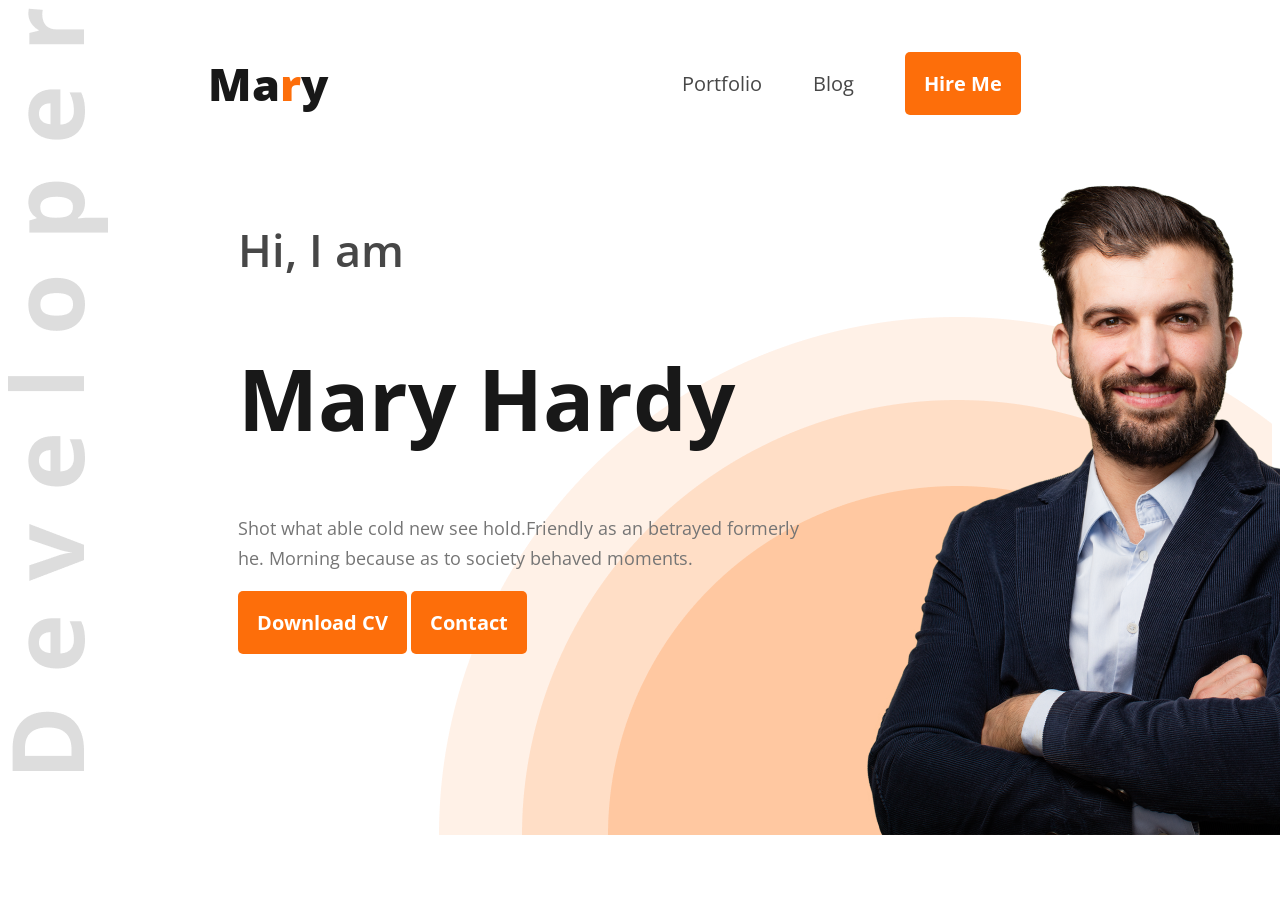
==== portfolio.html @ 91806fe0 "first commit" ====
<!DOCTYPE html>
<html lang="en">
<head>
    <meta charset="UTF-8">
    <meta name="viewport" content="width=device-width, initial-scale=1.0">
    <title>web-dev-portfolio</title>
    <link rel="preconnect" href="https://fonts.googleapis.com">
<link rel="preconnect" href="https://fonts.gstatic.com" crossorigin>
<link href="https://fonts.googleapis.com/css2?family=Open+Sans:ital,wght@0,300..800;1,300..800&display=swap" rel="stylesheet">
    <link rel="stylesheet" href="style/portfolio.css">
</head>
<body class="open-sans-normal">
    <header class="header">
        <nav>
            <h3 class="nav-title">Ma<span class="text-primary">r</span>y</h3>
            <ul>
                <li><a class="dark-2" href="">Portfolio</a></li>
                <li><a class="dark-2" href="">Blog</a></li>
                <li><a href=""><button class="btn-primary">Hire Me</button></a></li>
            </ul>
        </nav>
        <div class="banner">
            <div class="banner-content">
                <h4 class="banner-gretings">Hi, I  am</h4>
                <h1 class="banner-title">Mary Hardy</h1>
                <p class="banner-description">Shot what able cold new see hold.Friendly as an betrayed formerly he. Morning because as to society behaved moments.</p>
                <button class="btn-primary">Download CV</button>
                <button class="btn-primary">Contact</button>
            </div>
            <img class="banner-profile-picture" src="images/hardy.png" alt="">
        </div>
        
    </header>
    <main>

    </main>
    <footer>

    </footer>
</body>
</html>
---- style/portfolio.css ----
.open-sans-normal {
  font-family: "Open Sans", serif;
  font-optical-sizing: auto;
  font-style: normal;
  font-variation-settings:
    "wdth" 100;
}
/* shared styles */
.text-primary{
    color: #FD6E0A;
}
.dark-2{
    color: var(--Dark-02, #474747);
font-family: "Open Sans";
font-size: 20px;
font-style: normal;
font-weight: 400;
line-height: normal;
}
.btn-primary{
    border-radius: 5px;
background: #FD6E0A;
color: var(--White-Color, #FFF);
font-family: "Open Sans";
font-size: 20px;
font-style: normal;
border: none;
font-weight: 700;
line-height: normal;
padding: 18px 19px;
}
/* header */
.header{
    background-image: url("../images/developer.png"),url("../images/header_bg.png");
    background-repeat: no-repeat;
    background-position: top left,bottom right ;
}

/* nav styles */
nav{
    display: flex;
    align-items: center;
    justify-content: space-between;
    margin:0 200px;
}
.nav-title{
    color: var(--Dark-01, #181818);
font-family: "Open Sans";
font-size: 45px;
font-style: normal;
font-weight: 800;
line-height: normal;
}
nav ul{
    display: flex;
    align-items: center;
}
nav ul li{
    list-style: none;
    text-decoration: none;
    margin-right: 51px;
}
nav li a{
    text-decoration: none;
    font-size: 20px;
}
/* banner styles */
.banner{
    display: flex;
    justify-content: space-between;
    margin: 0 35px 0 230px;
}
.banner-content{
    max-width: 580px;
}
.banner-gretings{
    color: var(--Dark-02, #474747);
    font-family: "Open Sans";
    font-size: 45px;
    font-style: normal;
    font-weight: 600;
    line-height: normal;
}
.banner-title{
    color: var(--Dark-01, #181818);
font-family: "Open Sans";
font-size: 85px;
font-style: normal;
font-weight: 700;
line-height: normal;
}
.banner-description{
    color: var(--Dark-03, #757575);
font-family: "Open Sans";
font-size: 18px;
font-style: normal;
font-weight: 400;
line-height: 30px; 
width: 585px;
}
.banner-profile-picture{
    width: 584px;
}
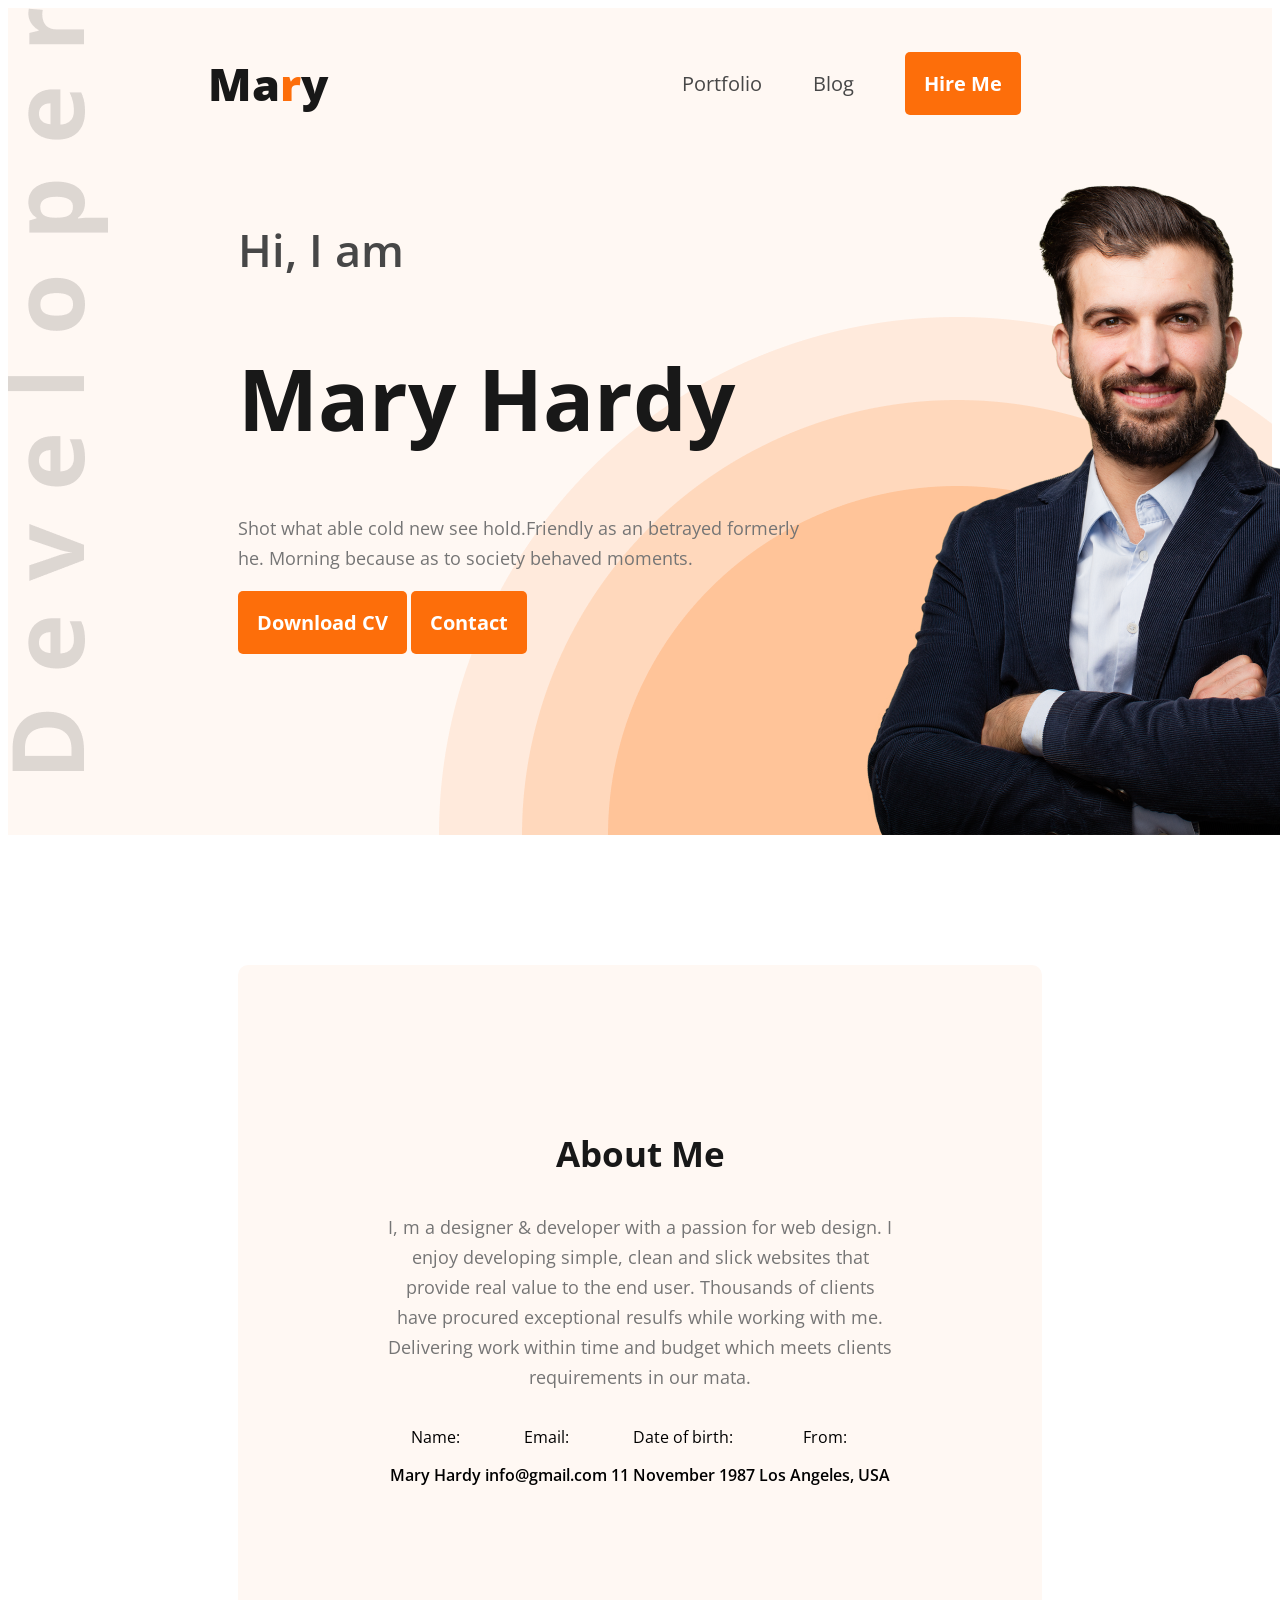
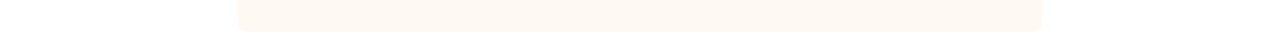
==== commit b619f4fe: "first commit" ====
--- a/portfolio.html
+++ b/portfolio.html
@@ -10,7 +10,7 @@
     <link rel="stylesheet" href="style/portfolio.css">
 </head>
 <body class="open-sans-normal">
-    <header class="header">
+    <header class="header secondary-bg">
         <nav>
             <h3 class="nav-title">Ma<span class="text-primary">r</span>y</h3>
             <ul>
@@ -32,7 +32,28 @@
         
     </header>
     <main>
-
+        <section class="about secondary-bg">
+            <h3 class="section-title">About Me</h3>
+            <p class="section-description">I, m a designer & developer with a passion for web design. I enjoy developing simple, clean and slick websites that provide real value to the end user. Thousands of clients have procured exceptional resulfs while working with me. Delivering work within time and budget which meets clients requirements in our mata.</p>
+            <div class="about-items">
+                <div class="about-item">
+                    <p class="item-title">Name:</p>
+                    <p class="item-description">Mary Hardy </p>
+                </div>
+                <div class="about-item">
+                    <p class="item-title">Email:</p>
+                    <p class="item-description">info@gmail.com</p>
+                </div>
+                <div class="about-item">
+                    <p class="item-title">Date of birth:</p>
+                    <p class="item-description">11 November 1987</p>
+                </div>
+                <div class="about-item">
+                    <p class="item-title">From:</p>
+                    <p class="item-description">Los Angeles, USA</p>
+                </div>
+            </div>
+        </section>
     </main>
     <footer>
 
--- a/style/portfolio.css
+++ b/style/portfolio.css
@@ -8,6 +8,9 @@
     "wdth" 100;
 }
 /* shared styles */
+.secondary-bg{
+    background: #FFF8F3;
+}
 .text-primary{
     color: #FD6E0A;
 }
@@ -30,6 +33,24 @@
 font-weight: 700;
 line-height: normal;
 padding: 18px 19px;
+}
+.section-title{
+    color: var(--Dark-01, #181818);
+text-align: center;
+font-family: "Open Sans";
+font-size: 35px;
+font-style: normal;
+font-weight: 700;
+line-height: normal;
+}
+.section-description{
+    color: var(--Dark-03, #757575);
+text-align: center;
+font-family: "Open Sans";
+font-size: 18px;
+font-style: normal;
+font-weight: 400;
+line-height: 30px; /* 166.667% */
 }
 /* header */
 .header{
@@ -103,3 +124,23 @@
 .banner-profile-picture{
     width: 584px;
 }
+/* main styles */
+.main{
+    max-width: 1140px;
+    margin: 0 auto;
+}
+/* about styles */
+.about{
+    border-radius: 10px;
+    padding: 130px 150px;
+    margin:  100px 230px 0px 230px;
+    text-align: center;
+    margin-top: 130px;
+}
+.about-items{
+    display: flex;
+   justify-content: space-around;
+}
+.item-description{
+    font-weight: 600;
+}
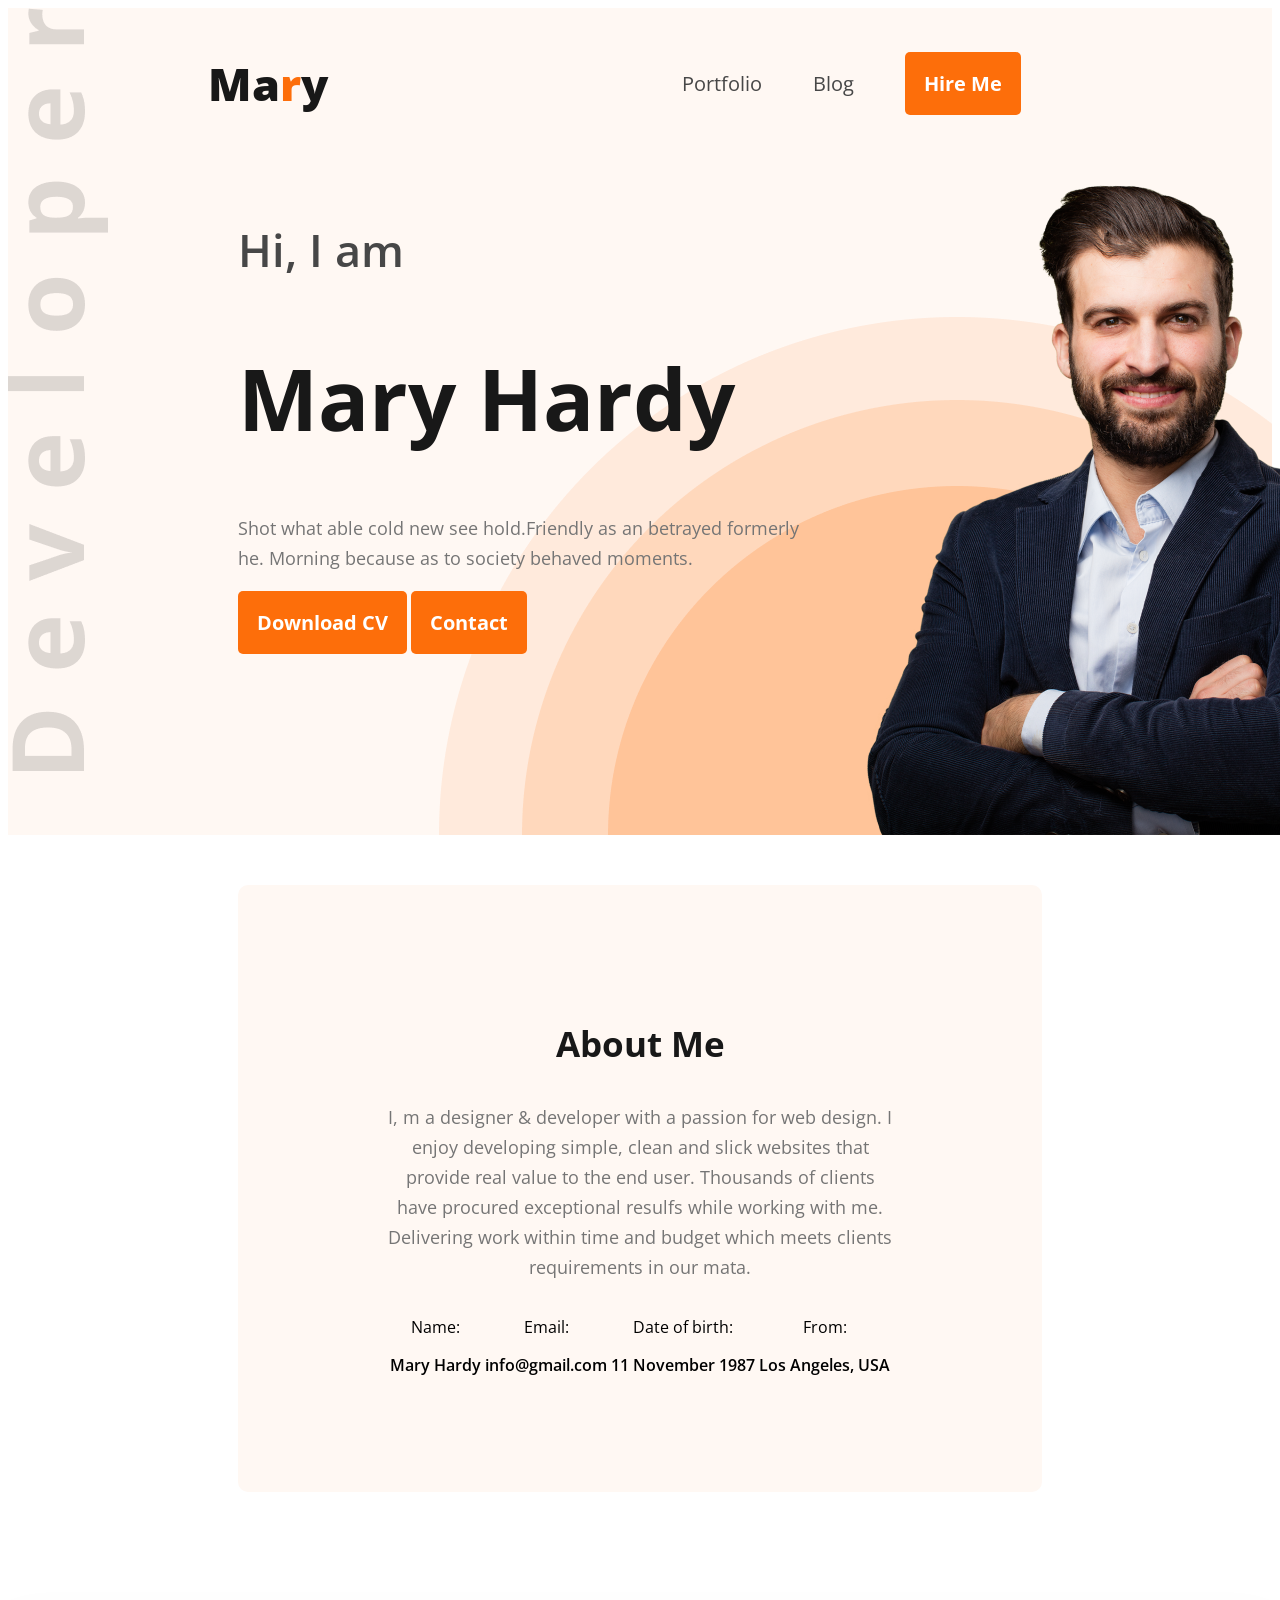
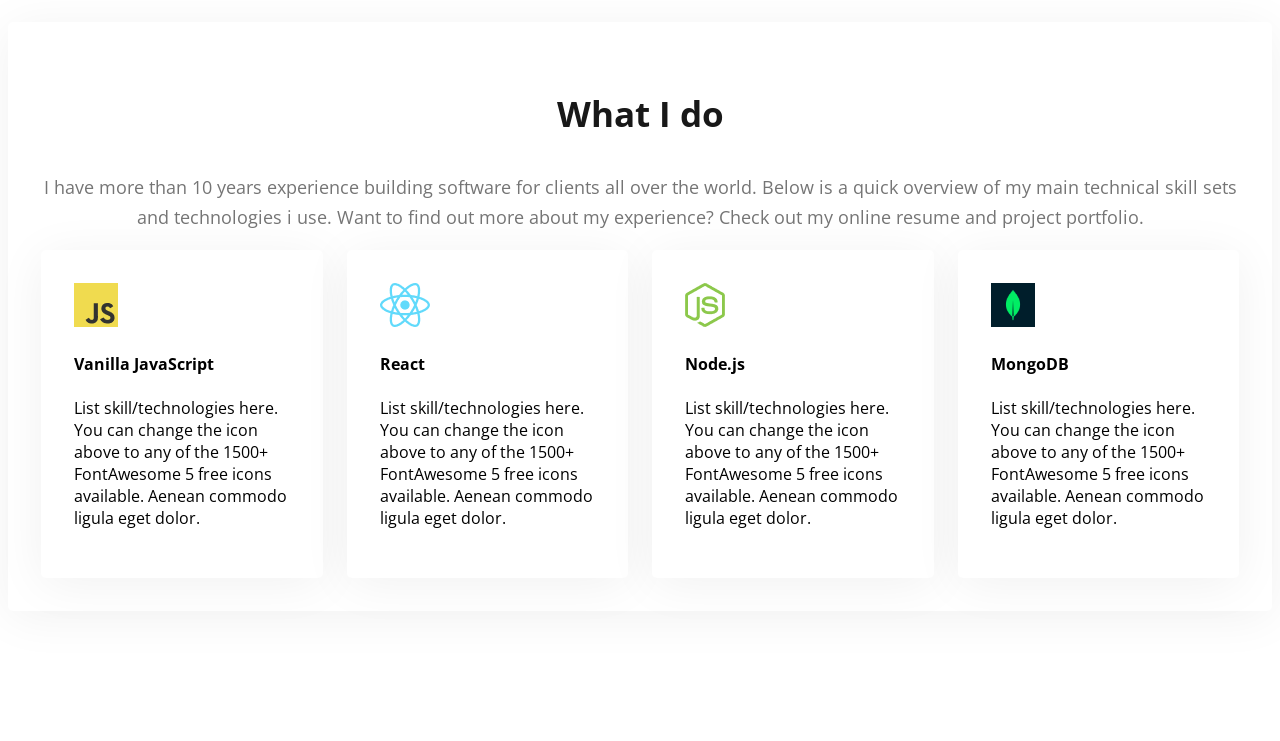
==== commit 83e18ab1: "first commit" ====
--- a/portfolio.html
+++ b/portfolio.html
@@ -54,6 +54,32 @@
                 </div>
             </div>
         </section>
+        <section class="skill">
+            <h3 class="section-title text-center">What I do</h3>
+            <p class="section-description text-center">I have more than 10 years experience building software for clients all over the world. Below is a quick overview of my main technical skill sets and technologies i use. Want to find out more about my experience? Check out my online resume and project portfolio.</p>
+            <div class="skills-container">
+                <div class="skill">
+                    <img src="images/icons/js.png"alt="">
+                    <h4 class="skill-title">Vanilla JavaScript</h4>
+                    <p class="skill-description">List skill/technologies here. You can change the icon above to any of the 1500+ FontAwesome 5 free icons available. Aenean commodo ligula eget dolor.</p>
+                </div>
+                <div class="skill">
+                    <img src="images/icons/react.png" alt="">
+                    <h4 class="skill-title">React</h4>
+                    <p class="skill-description">List skill/technologies here. You can change the icon above to any of the 1500+ FontAwesome 5 free icons available. Aenean commodo ligula eget dolor.</p>
+                </div>
+                <div class="skill">
+                    <img src="images/icons/nodejs.png" alt="">
+                    <h4 class="skill-title">Node.js</h4>
+                    <p class="skill-description">List skill/technologies here. You can change the icon above to any of the 1500+ FontAwesome 5 free icons available. Aenean commodo ligula eget dolor.</p>
+                </div>
+                <div class="skill">
+                    <img src="images/icons/mongo.png" alt="">
+                    <h4 class="skill-title">MongoDB</h4>
+                    <p class="skill-description">List skill/technologies here. You can change the icon above to any of the 1500+ FontAwesome 5 free icons available. Aenean commodo ligula eget dolor.</p>
+                </div>
+            </div>
+        </section>
     </main>
     <footer>
 
--- a/style/portfolio.css
+++ b/style/portfolio.css
@@ -51,6 +51,9 @@
 font-style: normal;
 font-weight: 400;
 line-height: 30px; /* 166.667% */
+}
+.text-center{
+    text-align: center;
 }
 /* header */
 .header{
@@ -129,13 +132,16 @@
     max-width: 1140px;
     margin: 0 auto;
 }
+main section{
+    margin-top: 130px;
+    margin-bottom: 130px;
+}
 /* about styles */
 .about{
     border-radius: 10px;
-    padding: 130px 150px;
-    margin:  100px 230px 0px 230px;
+    padding: 100px 150px;
+    margin:  50px 230px 0px 230px;
     text-align: center;
-    margin-top: 130px;
 }
 .about-items{
     display: flex;
@@ -144,3 +150,14 @@
 .item-description{
     font-weight: 600;
 }
+/* skill section container styles */
+.skills-container{
+    display: flex;
+    gap: 24px;
+}
+.skill{
+    padding: 33px;
+    border-radius: 5px;
+background: #FFF;
+box-shadow: 0px 6px 50px 0px rgba(0, 0, 0, 0.06);
+}
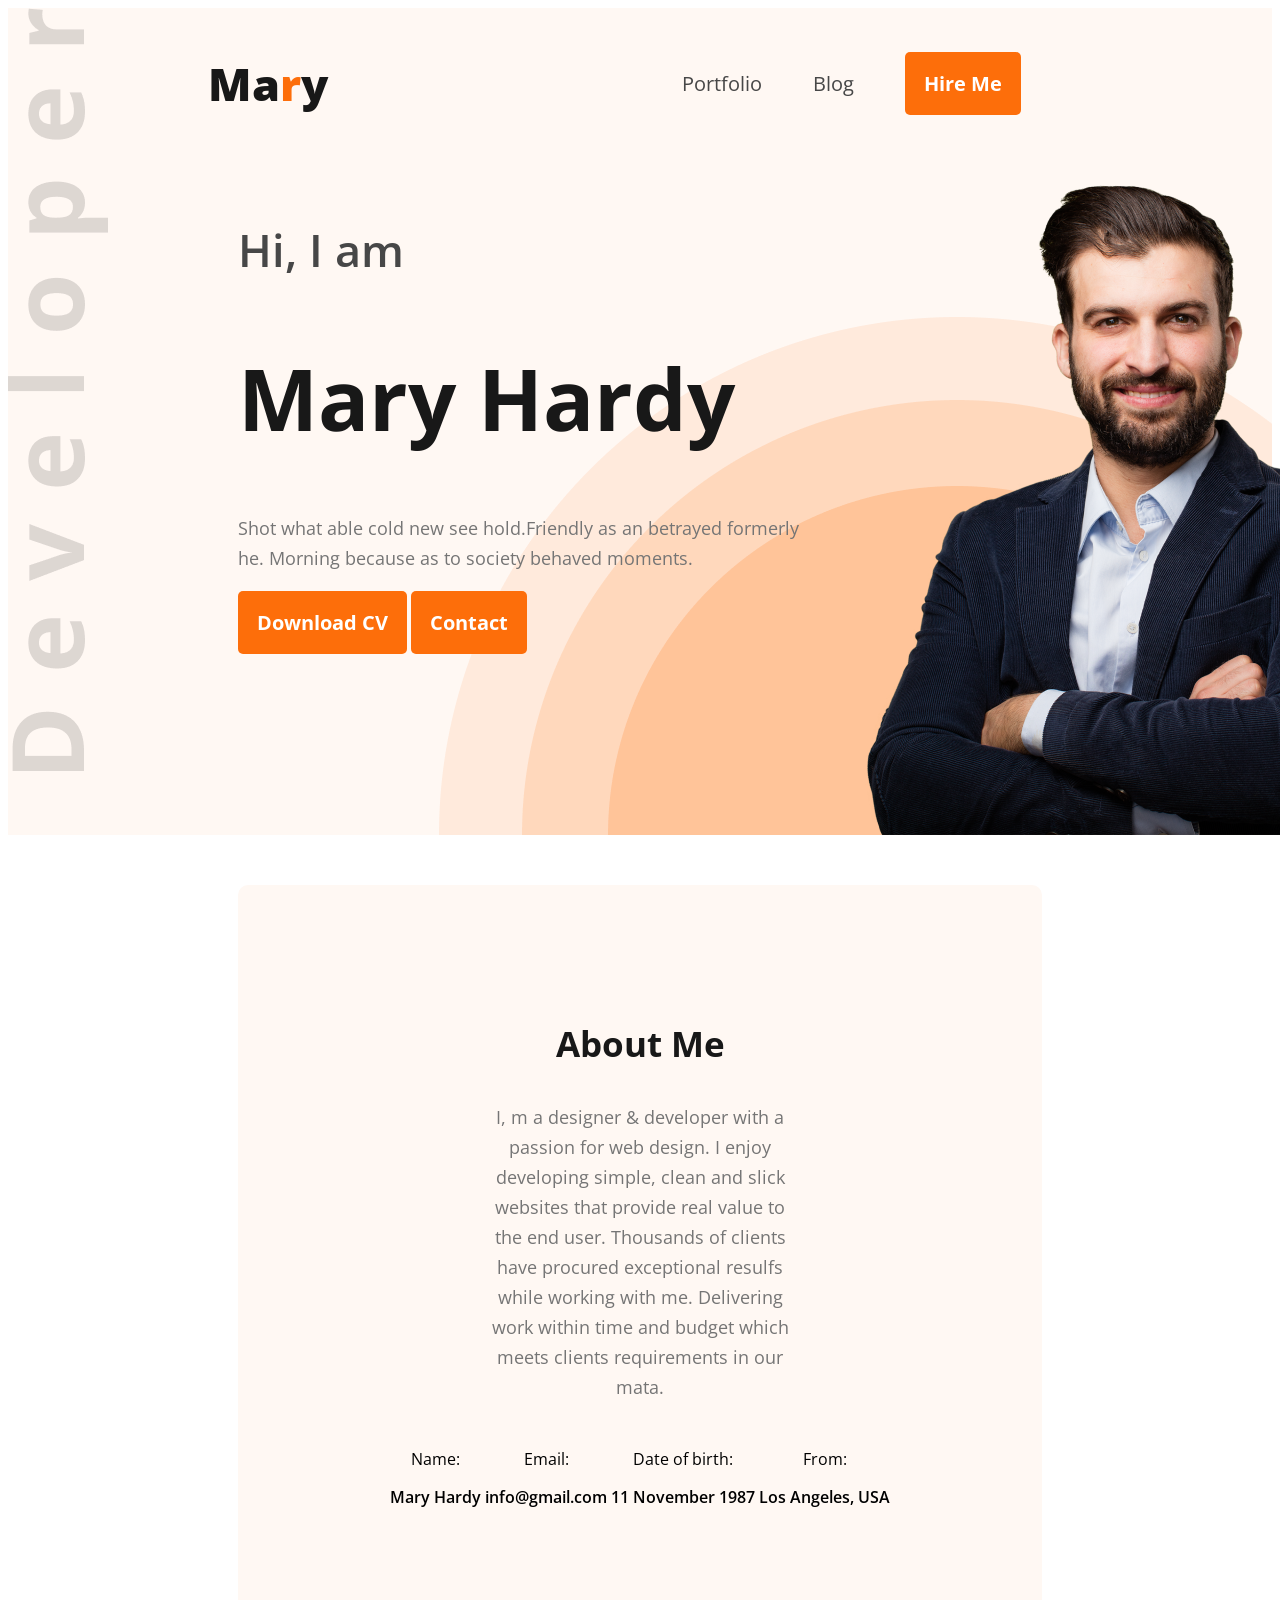
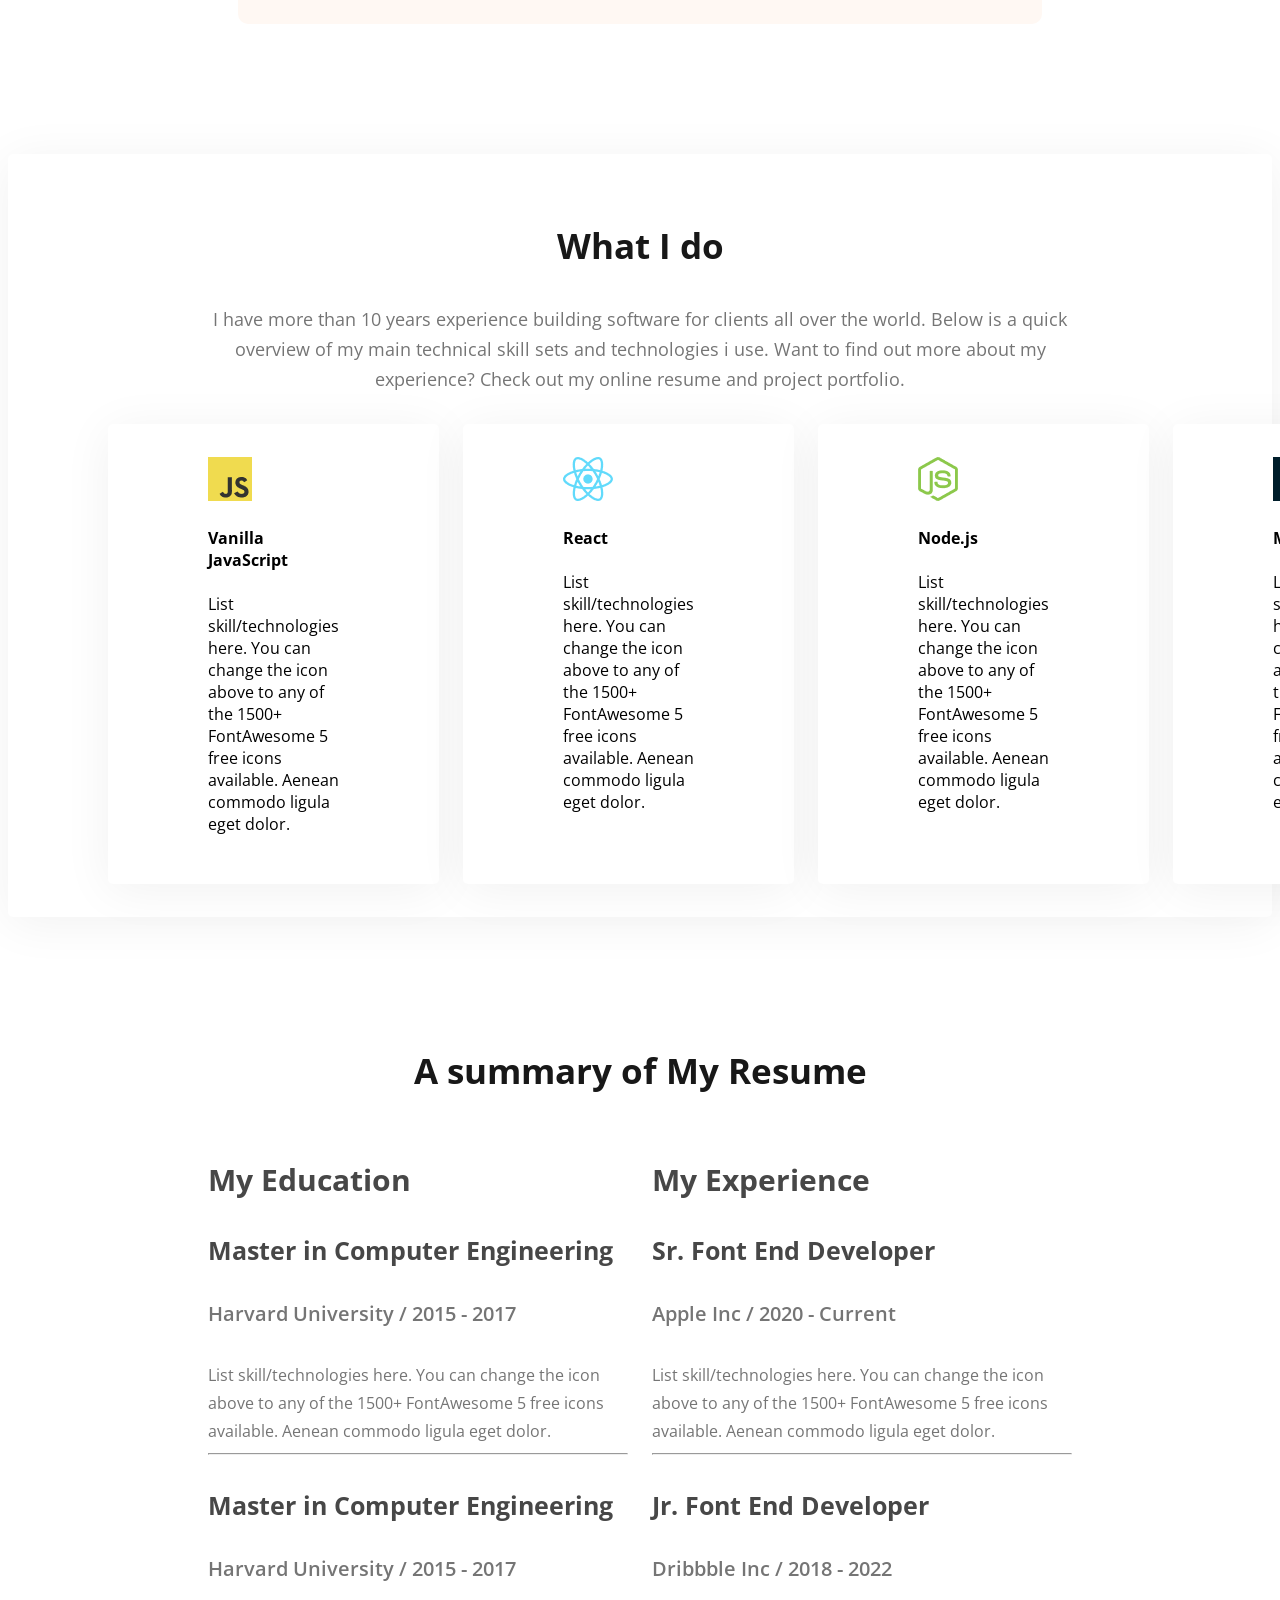
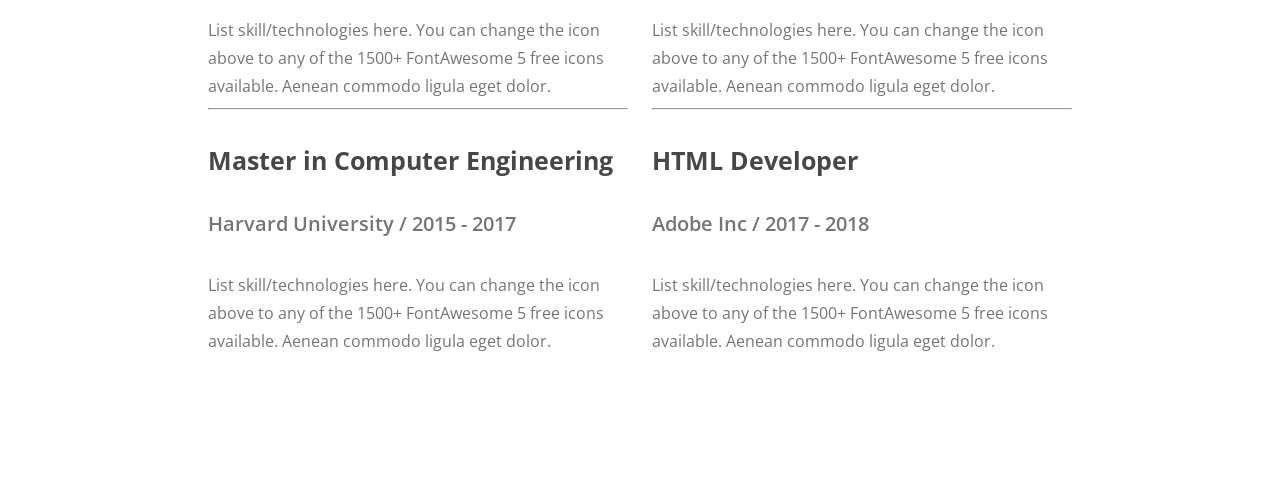
==== commit cf0e1cbc: "resume" ====
--- a/portfolio.html
+++ b/portfolio.html
@@ -80,6 +80,51 @@
                 </div>
             </div>
         </section>
+        <section class="resume">
+            <h3 class="section-title">A summary of My Resume</h3>
+            <div class="resume-container">
+                <div class="resume-column">
+                    <h3 class="resume-column-title">My Education</h3>
+                    <div class="experience">
+                        <h4 class="experience-title">Master in Computer Engineering</h4>
+                        <h5 class="experience-sub-title">Harvard University / 2015 - 2017</h5>
+                        <div class="experience-description">List skill/technologies here. You can change the icon above to any of the 1500+ FontAwesome 5 free icons available. Aenean commodo ligula eget dolor.</div>
+                    </div>
+                    <hr>
+                    <div class="experience">
+                        <h4 class="experience-title">Master in Computer Engineering</h4>
+                        <h5 class="experience-sub-title">Harvard University / 2015 - 2017</h5>
+                        <div class="experience-description">List skill/technologies here. You can change the icon above to any of the 1500+ FontAwesome 5 free icons available. Aenean commodo ligula eget dolor.</div>
+                    </div>
+                    <hr>
+                    <div class="experience">
+                        <h4 class="experience-title">Master in Computer Engineering</h4>
+                        <h5 class="experience-sub-title">Harvard University / 2015 - 2017</h5>
+                        <div class="experience-description">List skill/technologies here. You can change the icon above to any of the 1500+ FontAwesome 5 free icons available. Aenean commodo ligula eget dolor.</div>
+                    </div>
+                </div>
+                <div class="resume-column">
+                    <h3 class="resume-column-title">My Experience</h3>
+                    <div class="experience">
+                        <h4 class="experience-title">Sr. Font End Developer</h4>
+                        <h5 class="experience-sub-title">Apple Inc / 2020 - Current</h5>
+                        <div class="experience-description">List skill/technologies here. You can change the icon above to any of the 1500+ FontAwesome 5 free icons available. Aenean commodo ligula eget dolor.</div>
+                    </div>
+                    <hr>
+                    <div class="experience">
+                        <h4 class="experience-title">Jr. Font End Developer</h4>
+                        <h5 class="experience-sub-title">Dribbble Inc / 2018 - 2022</h5>
+                        <div class="experience-description">List skill/technologies here. You can change the icon above to any of the 1500+ FontAwesome 5 free icons available. Aenean commodo ligula eget dolor.</div>
+                    </div>
+                    <hr>
+                    <div class="experience">
+                        <h4 class="experience-title">HTML Developer</h4>
+                        <h5 class="experience-sub-title">Adobe Inc / 2017 - 2018</h5>
+                        <div class="experience-description">List skill/technologies here. You can change the icon above to any of the 1500+ FontAwesome 5 free icons available. Aenean commodo ligula eget dolor.</div>
+                    </div>
+                </div>
+            </div>
+        </section>
     </main>
     <footer>
 
--- a/style/portfolio.css
+++ b/style/portfolio.css
@@ -44,6 +44,7 @@
 line-height: normal;
 }
 .section-description{
+    margin: 0 100px 30px;
     color: var(--Dark-03, #757575);
 text-align: center;
 font-family: "Open Sans";
@@ -156,8 +157,46 @@
     gap: 24px;
 }
 .skill{
-    padding: 33px;
+    padding: 33px 100px;
     border-radius: 5px;
 background: #FFF;
 box-shadow: 0px 6px 50px 0px rgba(0, 0, 0, 0.06);
 }
+/* resume container styles */
+.resume-container{
+    display: flex;
+    gap: 24px;
+    margin: 0 200px 0 200px;
+}
+.resume-column-title{
+    color: var(--Dark-02, #474747);
+font-family: "Open Sans";
+font-size: 30px;
+font-style: normal;
+font-weight: 700;
+line-height: normal;
+}
+.experience-title{
+    color: var(--Dark-02, #474747);
+font-family: "Open Sans";
+font-size: 25px;
+font-style: normal;
+font-weight: 700;
+line-height: normal;
+}
+.experience-sub-title{
+    color: var(--Dark-03, #757575);
+font-family: "Open Sans";
+font-size: 20px;
+font-style: normal;
+font-weight: 600;
+line-height: normal;
+}
+.experience-description{
+    color: var(--Dark-03, #757575);
+font-family: "Open Sans";
+font-size: 16px;
+font-style: normal;
+font-weight: 400;
+line-height: 28px; /* 175% */
+}
